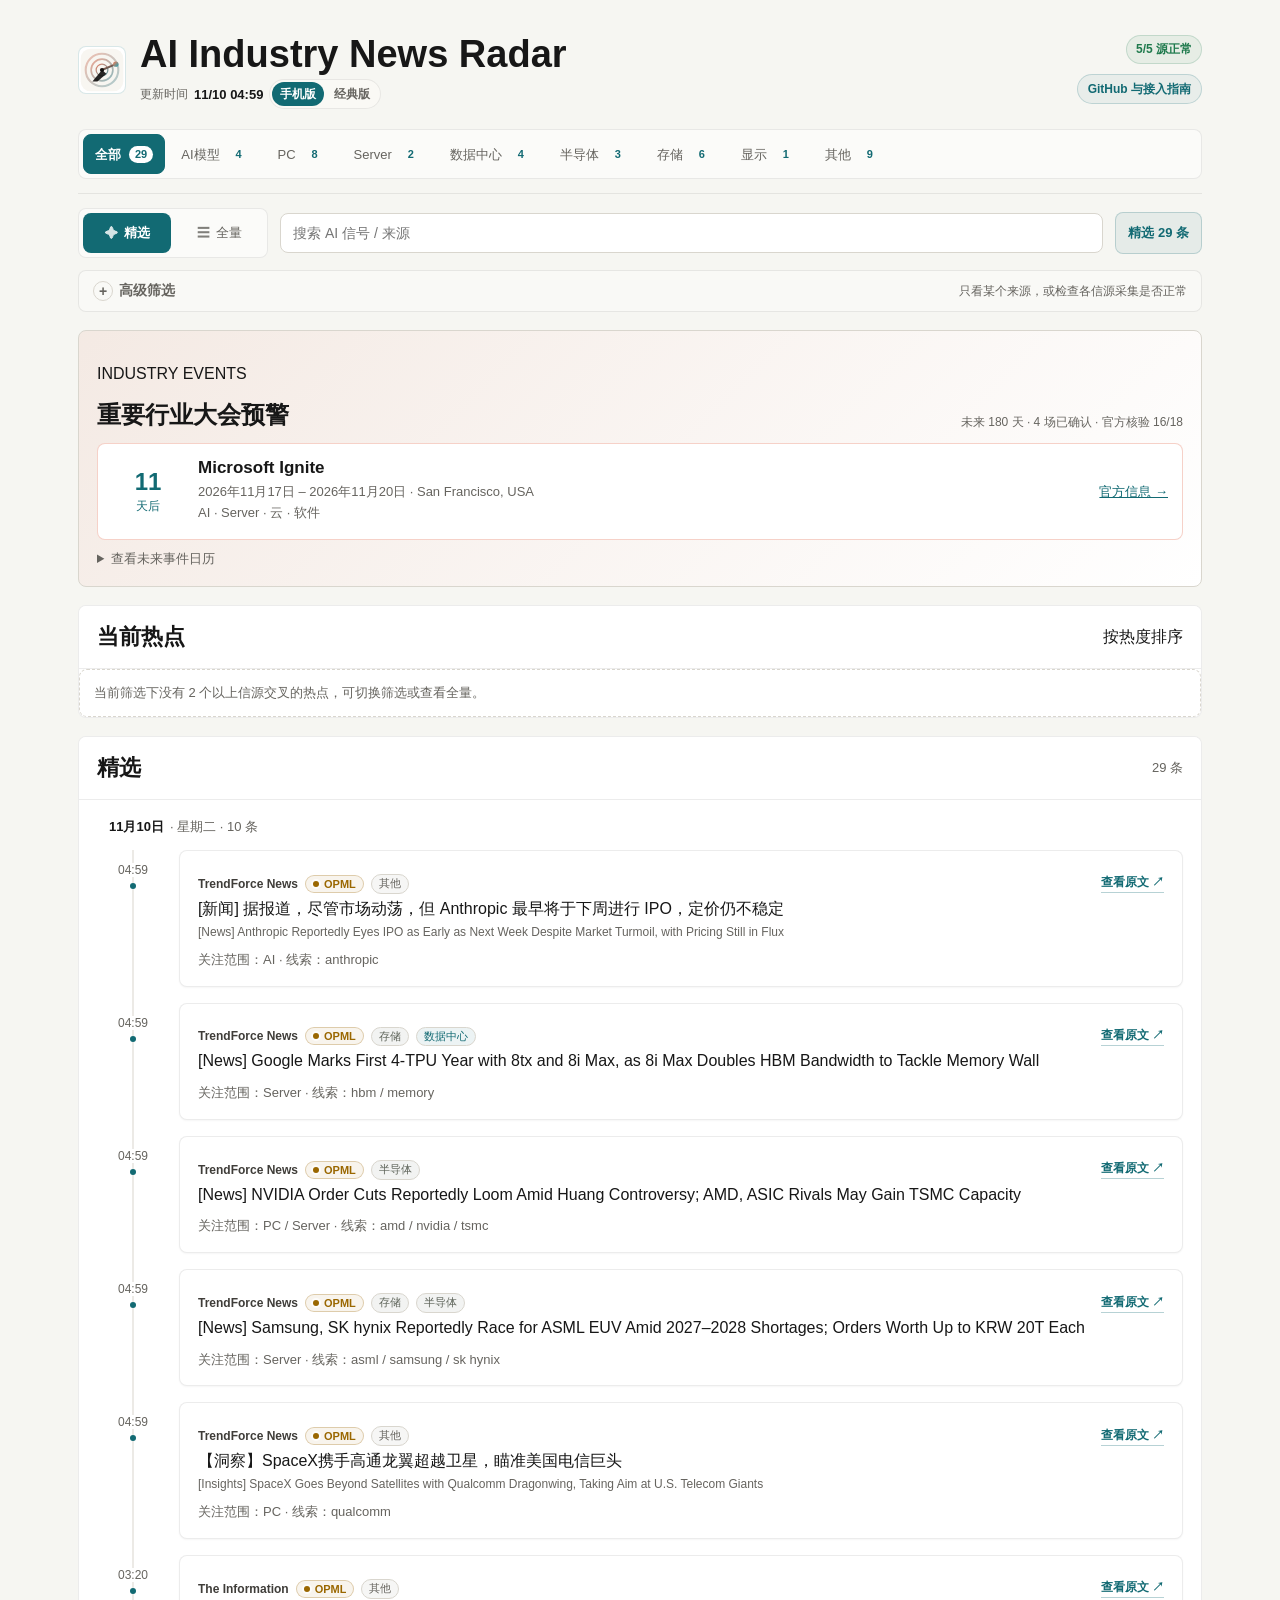
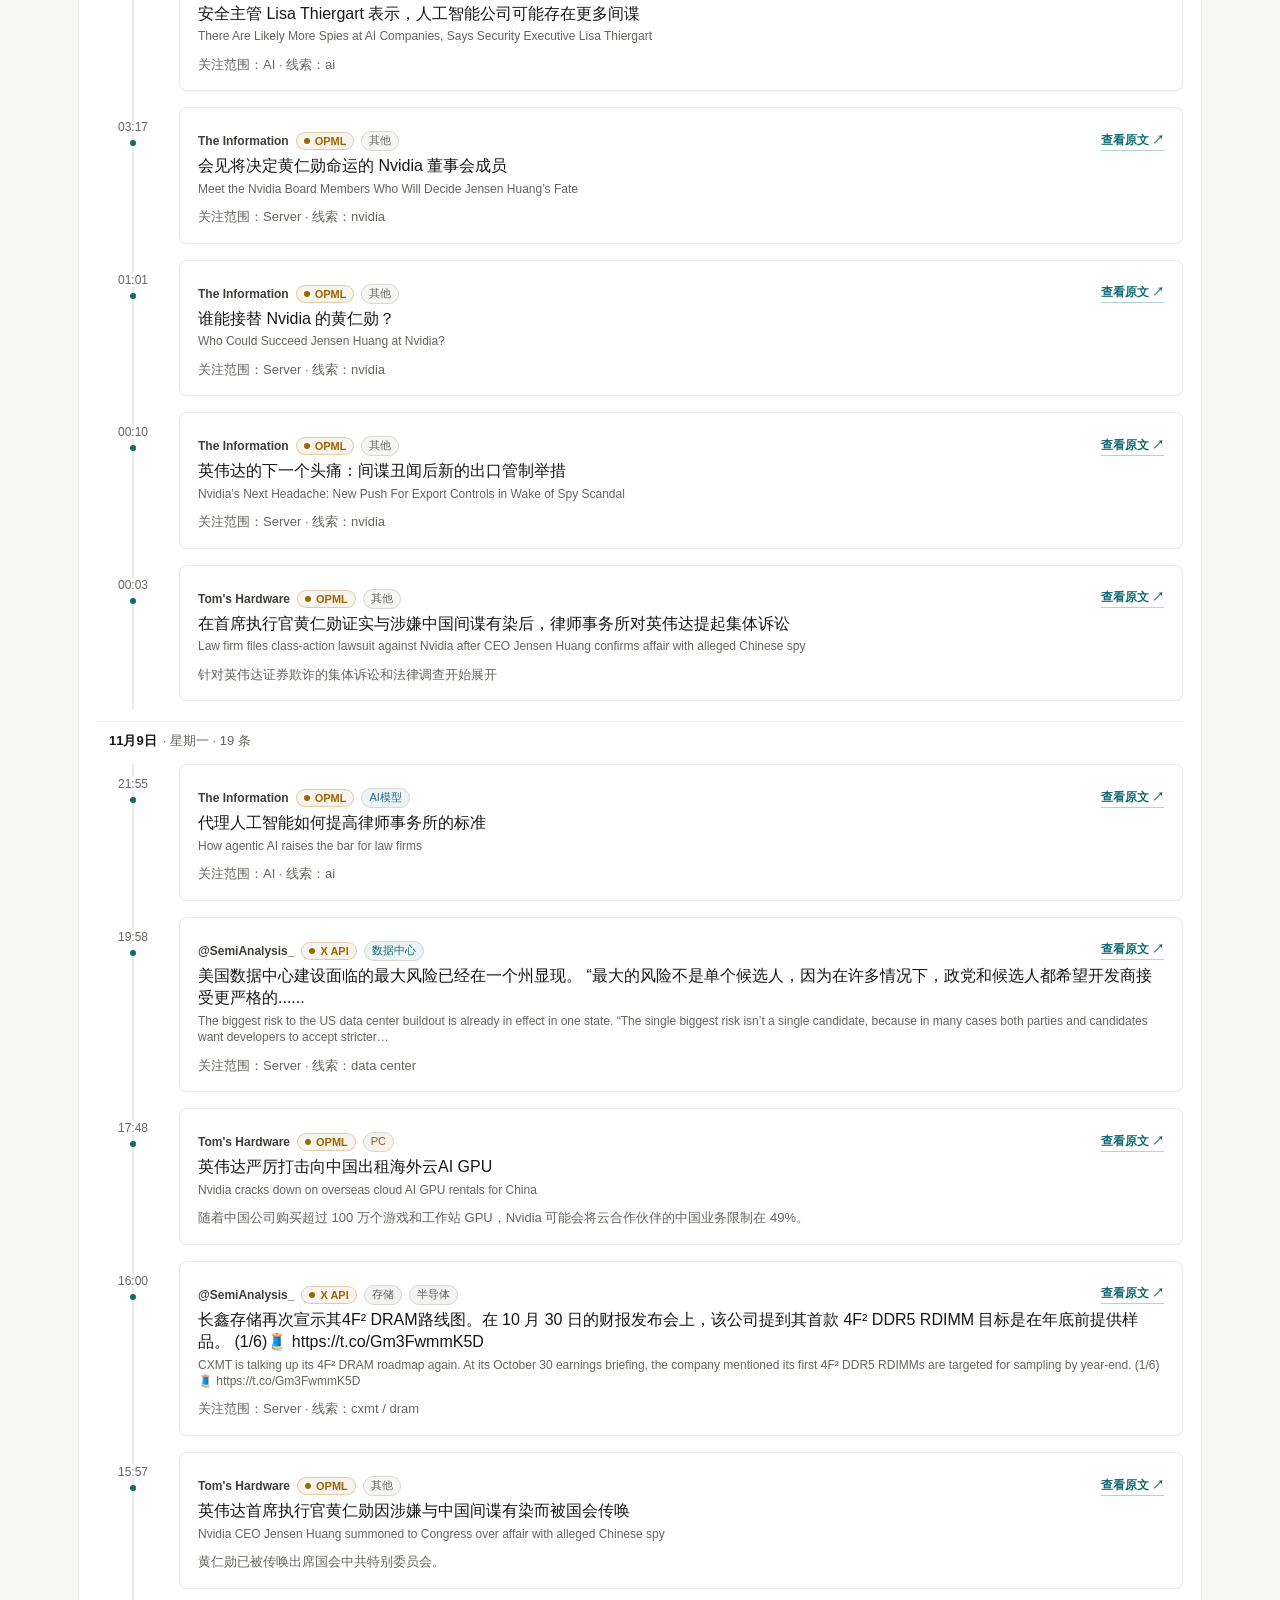
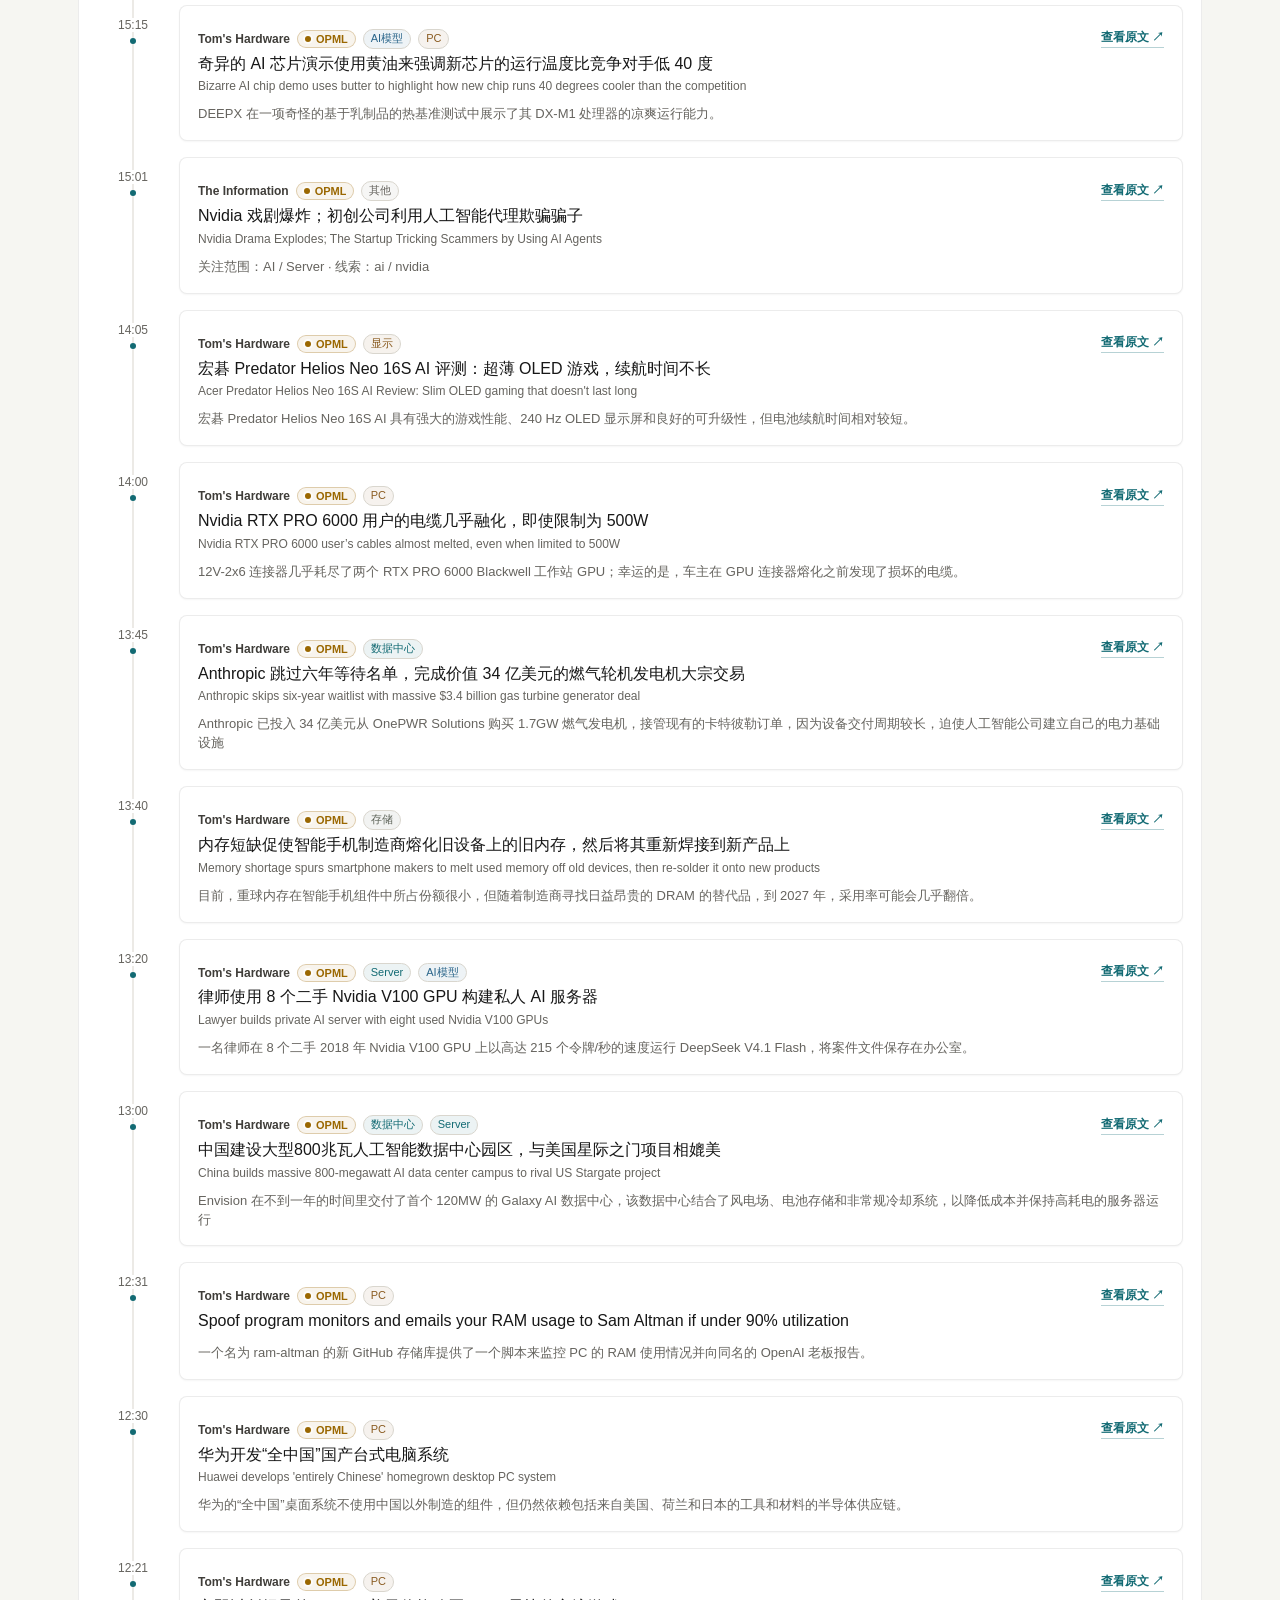
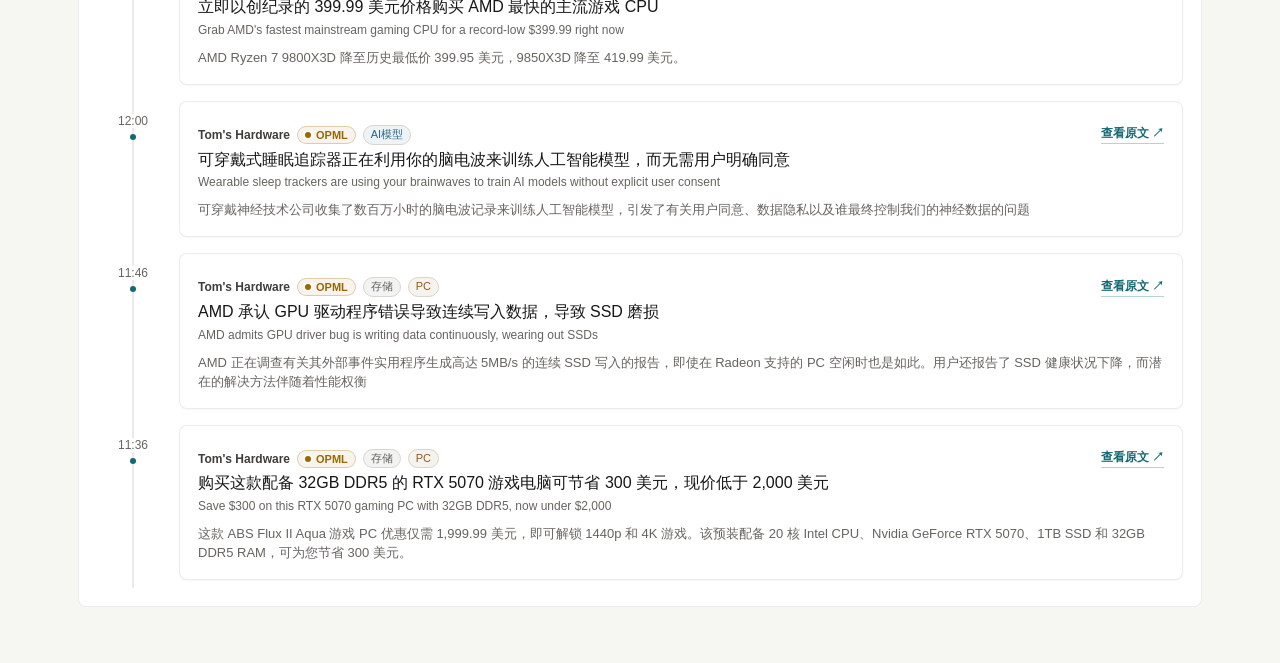
==== index.html @ 3c58622d "Initial independent AI Industry News Radar snapshot" ====
<!doctype html>
<html lang="zh-CN" data-radar-view="mobile">
  <head>
    <meta charset="UTF-8" />
    <meta name="viewport" content="width=device-width, initial-scale=1.0" />
    <title>AI Industry News Radar｜24 小时产业更新雷达</title>
    <meta
      name="description"
      content="自动整理过去 24 小时值得看的 AI、PC、Server 与供应链产业更新。"
    />
    <link rel="canonical" href="https://news.learnprompt.pro/" />
    <meta property="og:title" content="AI Industry News Radar｜24 小时产业更新雷达" />
    <meta
      property="og:description"
      content="自动整理过去 24 小时值得看的 AI、PC、Server 与供应链产业更新。"
    />
    <meta property="og:type" content="website" />
    <meta property="og:url" content="https://news.learnprompt.pro/" />
    <meta property="og:site_name" content="AI Industry News Radar" />
    <meta name="application-name" content="AI Industry News Radar" />
    <meta name="theme-color" content="#f6f6f2" />
    <meta name="mobile-web-app-capable" content="yes" />
    <meta name="apple-mobile-web-app-title" content="AI Industry News Radar" />
    <meta name="apple-mobile-web-app-capable" content="yes" />
    <meta name="apple-mobile-web-app-status-bar-style" content="default" />
    <meta name="twitter:card" content="summary" />
    <meta name="twitter:title" content="AI Industry News Radar｜24 小时产业更新雷达" />
    <meta
      name="twitter:description"
      content="自动整理过去 24 小时值得看的 AI、PC、Server 与供应链产业更新。"
    />
    <link rel="icon" href="./assets/logo.svg" type="image/svg+xml" />
    <link rel="icon" href="./assets/icons/favicon-32.png" sizes="32x32" type="image/png" />
    <link rel="apple-touch-icon" href="./assets/icons/apple-touch-icon.png" sizes="180x180" />
    <link rel="manifest" href="./site.webmanifest" />
    <script src="./assets/view-mode.js?v=dual-view-0713c" data-root="./"></script>
    <link rel="stylesheet" href="./assets/styles.css?v=events-0719a" />
    <link rel="stylesheet" href="./assets/view-switch.css?v=dual-view-0713b" />
  </head>
  <body>
    <a class="skip-link" href="#hotBoardWrap">跳到当前热点</a>
    <main class="shell">
      <header class="hero">
        <div class="hero-main">
          <div class="hero-headline">
            <img class="hero-logo" src="./assets/logo.svg" alt="AI Industry News Radar Logo" />
            <div>
              <h1>AI Industry News Radar</h1>
              <div class="hero-updated hero-view-row">
                <span class="updated-label">更新时间</span>
                <span class="updated" id="updatedAt">加载中...</span>
                <div class="view-switch" role="group" aria-label="视角切换">
                  <span class="view-switch-label">视角</span>
                  <button class="view-switch-btn" type="button" data-radar-view-target="mobile">手机版</button>
                  <button class="view-switch-btn" type="button" data-radar-view-target="classic">经典版</button>
                </div>
              </div>
            </div>
          </div>
        </div>
        <div class="hero-meta">
          <span class="source-status-pill" id="sourceStatusPill">源状态加载中</span>
          <div class="hero-links" aria-label="项目入口">
            <a
              class="hero-link"
              href="https://github.com/shengjiangbanxia/ai-industry-news"
              target="_blank"
              rel="noopener noreferrer"
            >GitHub 与接入指南</a>
          </div>
        </div>

        <section class="section-nav-wrap" aria-label="内容栏目">
          <div class="section-tabs" id="sectionTabs" role="tablist" aria-label="AI 新闻栏目"></div>
          <div class="section-scroll-hint" aria-hidden="true">左右滑动，查看更多栏目 →</div>
        </section>
      </header>

      <section class="primary-controls">
        <div class="mode-switch curation-mode-switch" role="group" aria-label="精选/全量切换">
          <button id="modeSelectedBtn" class="mode-btn active" type="button" aria-pressed="true">
            <span class="mode-btn-icon" aria-hidden="true">&#10022;</span>精选
          </button>
          <button id="modeAllBtn" class="mode-btn" type="button" aria-pressed="false">
            <span class="mode-btn-icon" aria-hidden="true">&#9776;</span>全量
          </button>
        </div>
        <input id="searchInput" type="search" placeholder="搜索 AI 信号 / 来源" aria-label="搜索 AI 信号或来源" />
        <div class="mode-hint" id="modeHint">精选加载中</div>
        <button class="clear-filters-btn" id="clearFiltersBtn" type="button" hidden>清除筛选</button>
      </section>

      <details class="advanced-panel">
          <summary>
            <span>高级筛选</span>
            <span class="advanced-hint">只看某个来源，或检查各信源采集是否正常</span>
          </summary>
          <div class="advanced-content">
            <div class="advanced-controls">
              <label class="field">
                <span>具体来源</span>
                <select id="siteSelect">
                  <option value="">全部站点</option>
                </select>
              </label>
            </div>
            <div class="data-source-indicator" id="dataSourceIndicator" hidden>
              <span id="dataSourceIndicatorText"></span>
              <button type="button" id="dataSourceResetBtn" class="data-source-reset-btn">恢复本地</button>
            </div>
            <div class="source-health" id="sourceHealth">源状态加载中...</div>
            <details class="source-detail-panel">
              <summary>查看源状态详情</summary>
              <div class="source-health-details" id="sourceHealthDetails"></div>
              <section class="source-status-table" id="sourceStatusTable" aria-label="源状态详情"></section>
            </details>
          </div>
      </details>

      <section class="industry-events-wrap" id="industryEventsWrap" aria-label="重要行业大会预警" hidden>
        <div class="industry-events-head">
          <div>
            <p class="section-eyebrow">INDUSTRY EVENTS</p>
            <h2>重要行业大会预警</h2>
          </div>
          <span id="industryEventsMeta">加载中...</span>
        </div>
        <div id="industryEventAlert"></div>
        <details class="industry-events-calendar">
          <summary>查看未来事件日历</summary>
          <div id="industryEventsList"></div>
        </details>
      </section>

      <section class="list-wrap hot-board-wrap" id="hotBoardWrap" aria-label="当前热点">
        <div class="list-head">
          <h2>当前热点</h2>
          <span id="hotBoardMeta">按热度排序</span>
        </div>
        <div id="hotBoardList" class="hot-board-list"></div>
      </section>

      <section class="list-wrap top3-board-wrap" id="top3BoardWrap" aria-label="今日 TOP3 · 三口味锐评" hidden>
        <div class="list-head">
          <h2>今日 TOP3 · 三口味锐评</h2>
          <span id="top3BoardMeta"></span>
        </div>
        <div id="top3BoardList" class="top3-board-list"></div>
      </section>

      <section class="waytoagi-wrap">
        <div class="waytoagi-head">
          <h2>社区更新 · WaytoAGI</h2>
          <div class="waytoagi-tools">
            <div class="waytoagi-switch">
              <button id="waytoagiTodayBtn" class="waytoagi-btn active" type="button" aria-pressed="true">最近更新日</button>
              <button id="waytoagi7dBtn" class="waytoagi-btn" type="button" aria-pressed="false">近7日</button>
            </div>
            <span id="waytoagiUpdatedAt">加载中...</span>
          </div>
        </div>
        <div id="waytoagiMeta" class="waytoagi-meta"></div>
        <div id="waytoagiList" class="waytoagi-list"></div>
      </section>

      <section class="list-wrap" id="newsListWrap">
        <div class="list-head">
          <h2 id="listTitle">精选</h2>
          <div class="list-head-tools">
            <label id="allDedupeWrap" class="all-dedupe" for="allDedupeToggle">
              <input id="allDedupeToggle" type="checkbox" checked />
              <span class="all-dedupe-dot"></span>
              <span id="allDedupeLabel">去重开</span>
            </label>
            <span id="resultCount">0 条</span>
          </div>
        </div>
        <div id="newsList" class="news-list" aria-live="polite"></div>
      </section>

    </main>

    <template id="itemTpl">
      <article class="news-card">
        <div class="news-card-body">
          <div class="meta-row">
            <span class="curated-badge" hidden>精选</span>
            <span class="site"></span>
            <span class="source"></span>
            <strong class="score-badge" hidden></strong>
          </div>
          <a class="title" target="_blank" rel="noopener noreferrer"></a>
          <p class="news-summary"></p>
          <div class="why-box" hidden>
            <span class="why-label">推荐理由：</span>
            <span class="why-text"></span>
          </div>
          <div class="persona-slot"></div>
        </div>
      </article>
    </template>

    <script src="https://cdn.jsdelivr.net/npm/gsap@3.13.0/dist/gsap.min.js" integrity="sha384-HOvlOYPIs/zjoIkWUGXkVmXsjr8GuZLV+Q+rcPwmJOVZVpvTSXQChiN4t9Euv9Vc" crossorigin="anonymous" defer></script>
    <script src="./assets/motion.js?v=aihot-0715b" defer></script>
    <script src="./assets/industry-taxonomy.js?v=industry-taxonomy-0720a" defer></script>
    <script src="./assets/app.js?v=industry-taxonomy-0720a" defer></script>
  </body>
</html>
---- assets/styles.css ----
:root {
  --bg: #f6f6f2;
  --bg-alt: #eeecea;
  --surface: #ffffff;
  --surface-soft: #fbfaf7;
  --surface-alt: #f4f2ef;
  --ink: #171717;
  --ink-soft: #3f3d39;
  --muted: #66645f;
  --muted-soft: #8b8780;
  --line: #d9d6ce;
  --line-soft: rgba(23, 23, 23, 0.08);
  --accent: #126a73;
  --accent-warm: #b55231;
  --good: #1f7a4d;
  --warn: #9a6700;
  --bad: #b42318;
  --radius: 8px;
}

* {
  box-sizing: border-box;
}

html,
body {
  margin: 0;
  min-height: 100%;
  font-family: -apple-system, BlinkMacSystemFont, "Segoe UI", "Noto Sans SC", "Microsoft YaHei", sans-serif;
  color: var(--ink);
  background: var(--bg);
}

.skip-link {
  position: fixed;
  top: 12px;
  left: 12px;
  z-index: 100;
  border-radius: var(--radius);
  padding: 9px 12px;
  color: #f7fbfa;
  background: var(--accent);
  font-size: 13px;
  font-weight: 760;
  text-decoration: none;
  transform: translateY(-160%);
  transition: transform 160ms ease;
}

.skip-link:focus {
  transform: translateY(0);
}

button,
input,
select {
  font: inherit;
}

button {
  cursor: pointer;
}

.shell {
  max-width: 1160px;
  margin: 0 auto;
  padding: 30px 18px 56px;
}

.hero {
  display: grid;
  grid-template-columns: minmax(0, 1fr) auto;
  gap: 18px 28px;
  padding-bottom: 14px;
  border-bottom: 1px solid var(--line-soft);
}

.hero-main {
  min-width: 0;
}

.hero-headline {
  display: flex;
  gap: 14px;
  align-items: center;
}

.hero-headline > div {
  min-width: 0;
}

.hero-logo {
  width: 48px;
  height: 48px;
  border: 1px solid rgba(18, 106, 115, 0.16);
  border-radius: var(--radius);
  background: var(--surface);
}

.hero h1 {
  margin: 4px 0 0;
  font-size: 38px;
  line-height: 1.08;
  overflow-wrap: break-word;
}

.hero-updated {
  display: flex;
  align-items: baseline;
  gap: 6px;
  margin: 4px 0 0;
  font-size: 13px;
  color: var(--muted);
}

.hero-meta {
  align-self: center;
  display: grid;
  gap: 6px;
  min-width: 178px;
  padding: 0;
  border: 0;
  border-radius: var(--radius);
  background: transparent;
  justify-items: end;
  text-align: right;
}

.updated-label {
  color: var(--muted);
  font-size: 12px;
}

.updated {
  color: var(--ink);
  font-size: 13px;
  font-weight: 700;
}

.source-status-pill {
  display: inline-flex;
  width: max-content;
  max-width: 100%;
  align-items: center;
  gap: 6px;
  border: 1px solid rgba(31, 122, 77, 0.18);
  border-radius: 999px;
  padding: 5px 9px;
  color: var(--good);
  background: rgba(31, 122, 77, 0.07);
  font-size: 12px;
  font-weight: 740;
}

.source-status-pill.warn {
  color: var(--warn);
  border-color: rgba(154, 103, 0, 0.22);
  background: rgba(154, 103, 0, 0.08);
}

.source-status-pill.bad {
  color: var(--bad);
  border-color: rgba(180, 35, 24, 0.22);
  background: rgba(180, 35, 24, 0.07);
}

.hero-links {
  display: flex;
  flex-wrap: wrap;
  justify-content: flex-end;
  gap: 6px;
  margin-top: 4px;
}

.hero-link {
  display: inline-flex;
  align-items: center;
  justify-content: center;
  min-height: 30px;
  border: 1px solid rgba(18, 106, 115, 0.2);
  border-radius: 999px;
  padding: 5px 10px;
  color: var(--accent);
  background: rgba(18, 106, 115, 0.06);
  font-size: 12px;
  font-weight: 740;
  line-height: 1;
  text-decoration: none;
  white-space: nowrap;
}

.hero-link:hover {
  border-color: rgba(18, 106, 115, 0.36);
  background: rgba(18, 106, 115, 0.1);
}

.section-nav-wrap {
  grid-column: 1 / -1;
  display: grid;
  gap: 10px;
  padding-top: 2px;
}

.section-tabs {
  display: flex;
  gap: 4px;
  align-items: center;
  overflow-x: auto;
  scrollbar-width: none;
  -webkit-overflow-scrolling: touch;
  border: 1px solid var(--line-soft);
  border-radius: var(--radius);
  padding: 4px;
  background: rgba(255, 255, 255, 0.52);
}

.section-tabs::-webkit-scrollbar {
  display: none;
}

.section-scroll-hint {
  display: none;
}

.section-tab {
  flex: 0 0 auto;
  min-height: 40px;
  display: inline-flex;
  align-items: center;
  gap: 8px;
  border: 1px solid transparent;
  border-radius: var(--radius);
  padding: 0 11px;
  color: var(--muted);
  background: transparent;
  font-size: 13px;
}

.section-tab span,
.section-tab strong {
  line-height: 1;
  white-space: nowrap;
}

.section-tab strong {
  min-width: 22px;
  border-radius: 999px;
  padding: 3px 6px;
  color: var(--accent);
  background: transparent;
  font-size: 11px;
  text-align: center;
}

.section-tab.active {
  color: #fff;
  border-color: var(--accent);
  background: var(--accent);
  font-weight: 780;
}

.section-tab.active strong {
  color: var(--accent);
  background: #fff;
}

.primary-controls {
  margin-top: 14px;
  display: grid;
  grid-template-columns: auto minmax(0, 1fr) auto auto;
  gap: 12px;
  align-items: center;
}

/* 清除筛选按钮 hidden 时，隐藏项仍会占用第4列的 gap track，
   导致本行右边缘比 .section-tabs 短一个 gap 宽度——收窄为 3 列补齐右边缘。
   只在桌面生效：760px 以下 .primary-controls 是另一套 2 列/整行布局，不受此问题影响。 */
@media (min-width: 761px) {
  .primary-controls:has(> .clear-filters-btn[hidden]) {
    grid-template-columns: auto minmax(0, 1fr) auto;
  }
}

input,
select {
  width: 100%;
  border: 1px solid var(--line);
  background: var(--surface);
  color: var(--ink);
  border-radius: var(--radius);
  padding: 11px 12px;
  font-size: 14px;
}

input:focus,
select:focus,
button:focus-visible,
summary:focus-visible {
  outline: 2px solid rgba(18, 106, 115, 0.35);
  outline-offset: 2px;
}

.mode-hint {
  min-height: 42px;
  display: grid;
  place-items: center;
  border: 1px solid rgba(18, 106, 115, 0.22);
  border-radius: var(--radius);
  padding: 0 12px;
  color: var(--accent);
  background: rgba(18, 106, 115, 0.07);
  font-size: 13px;
  font-weight: 720;
  white-space: nowrap;
}

.clear-filters-btn,
.empty-reset-btn {
  min-height: 42px;
  border: 1px solid rgba(181, 82, 49, 0.28);
  border-radius: var(--radius);
  padding: 0 13px;
  color: var(--accent-warm);
  background: rgba(181, 82, 49, 0.06);
  font-size: 13px;
  font-weight: 720;
  white-space: nowrap;
}

.clear-filters-btn:hover,
.empty-reset-btn:hover {
  border-color: rgba(181, 82, 49, 0.46);
  background: rgba(181, 82, 49, 0.1);
}

.advanced-panel {
  margin-top: 12px;
  border: 1px solid rgba(23, 23, 23, 0.08);
  border-radius: var(--radius);
  background: rgba(251, 250, 247, 0.66);
}

.advanced-panel > summary {
  position: relative;
  display: flex;
  justify-content: space-between;
  gap: 12px;
  align-items: center;
  padding: 11px 14px 11px 40px;
  color: var(--ink);
  font-size: 14px;
  font-weight: 700;
  list-style: none;
  cursor: pointer;
}

.advanced-panel:not([open]) > summary {
  color: var(--muted);
  font-weight: 650;
}

.advanced-panel > summary::-webkit-details-marker {
  display: none;
}

.advanced-panel > summary::before {
  content: "+";
  width: 18px;
  height: 18px;
  position: absolute;
  left: 14px;
  top: 50%;
  transform: translateY(-50%);
  display: grid;
  place-items: center;
  border: 1px solid var(--line);
  border-radius: 50%;
  color: var(--muted);
  font-weight: 700;
}

.advanced-panel > summary > span:first-child {
  min-width: 0;
}

.advanced-panel[open] > summary::before {
  content: "-";
}

.advanced-hint {
  color: var(--muted);
  font-size: 12px;
  font-weight: 400;
  white-space: nowrap;
}

.advanced-content {
  display: grid;
  gap: 14px;
  padding: 0 14px 14px;
  border-top: 1px solid var(--line-soft);
}

.advanced-controls {
  display: grid;
  grid-template-columns: minmax(0, 320px);
  gap: 10px;
  align-items: end;
  padding-top: 14px;
}

.field {
  display: grid;
  gap: 6px;
  color: var(--muted);
  font-size: 12px;
}

.mode-switch {
  display: inline-flex;
  gap: 4px;
  align-items: center;
  border: 1px solid var(--line-soft);
  border-radius: var(--radius);
  padding: 4px;
  background: rgba(255, 255, 255, 0.52);
}

.mode-btn {
  min-height: 40px;
  border: 0;
  border-radius: var(--radius);
  background: transparent;
  color: var(--muted);
  padding: 0 14px;
  font-size: 13px;
}

.mode-btn.active {
  background: var(--accent);
  color: #fff;
  font-weight: 780;
}

.all-dedupe {
  display: none;
  min-height: 40px;
  align-items: center;
  gap: 8px;
  border: 1px solid var(--line);
  border-radius: var(--radius);
  padding: 0 12px;
  font-size: 13px;
  color: var(--muted);
  background: var(--surface-soft);
  cursor: pointer;
  user-select: none;
}

.all-dedupe.show {
  display: inline-flex;
}

.all-dedupe input {
  position: absolute;
  opacity: 0;
  width: 0;
  height: 0;
}

.all-dedupe-dot {
  width: 12px;
  height: 12px;
  border-radius: 50%;
  border: 1px solid rgba(23, 23, 23, 0.25);
  background: rgba(23, 23, 23, 0.16);
}

.all-dedupe input:checked + .all-dedupe-dot {
  border-color: rgba(18, 106, 115, 0.65);
  background: var(--accent);
}

.source-health {
  display: grid;
  gap: 10px;
}

.source-health-summary {
  display: flex;
  min-width: 0;
  align-items: center;
  justify-content: space-between;
  gap: 12px;
  border: 1px solid rgba(31, 122, 77, 0.16);
  border-radius: var(--radius);
  padding: 11px 12px;
  color: var(--muted);
  background: rgba(31, 122, 77, 0.05);
  font-size: 13px;
  line-height: 1.4;
}

.source-health-summary strong {
  color: var(--good);
  font-size: 15px;
}

.source-health-summary.warn {
  border-color: rgba(154, 103, 0, 0.2);
  background: rgba(154, 103, 0, 0.07);
}

.source-health-summary.warn strong {
  color: var(--warn);
}

.source-health-summary.bad {
  border-color: rgba(180, 35, 24, 0.22);
  background: rgba(180, 35, 24, 0.06);
}

.source-health-summary.bad strong {
  color: var(--bad);
}

.source-health-fail-bad {
  color: var(--bad);
  font-weight: 700;
}

.source-detail-panel {
  border: 1px solid var(--line-soft);
  border-radius: var(--radius);
  background: rgba(255, 255, 255, 0.48);
  overflow: hidden;
}

.source-detail-panel > summary {
  display: flex;
  align-items: center;
  justify-content: space-between;
  gap: 10px;
  padding: 10px 12px;
  color: var(--accent);
  font-size: 13px;
  font-weight: 760;
  cursor: pointer;
  list-style: none;
}

.source-detail-panel > summary::-webkit-details-marker {
  display: none;
}

.source-detail-panel > summary::after {
  content: "+";
  color: var(--muted);
  font-weight: 800;
}

.source-detail-panel[open] > summary::after {
  content: "-";
}

.source-health-details {
  display: grid;
  gap: 10px;
  padding: 0 12px 12px;
}

.source-health-hint {
  color: var(--muted);
  font-size: 12px;
  line-height: 1.4;
}

.source-health-authors-toggle {
  align-self: start;
  border: 1px solid var(--line);
  border-radius: var(--radius);
  padding: 6px 10px;
  color: var(--accent);
  background: var(--surface-soft);
  font: inherit;
  font-size: 12px;
  cursor: pointer;
}

.source-health-authors-toggle:hover,
.source-health-authors-toggle:focus-visible {
  border-color: var(--accent);
  outline: none;
}

.health-author-list {
  border: 1px solid var(--line);
  border-radius: var(--radius);
  padding: 10px 12px;
  background: var(--surface-soft);
}

.health-author-list-title {
  font-size: 13px;
  font-weight: 700;
}

.health-author-list-meta {
  margin-top: 3px;
  color: var(--muted);
  font-size: 12px;
}

.health-author-list-items {
  display: flex;
  max-height: 220px;
  margin-top: 9px;
  gap: 6px;
  overflow: auto;
  flex-wrap: wrap;
  align-content: flex-start;
}

.health-author-list-items button {
  border: 1px solid var(--line);
  border-radius: 999px;
  padding: 3px 7px;
  color: var(--ink-soft);
  background: var(--surface);
  font: inherit;
  font-size: 12px;
  line-height: 1.25;
  cursor: pointer;
}

.health-author-list-items button:hover,
.health-author-list-items button:focus-visible {
  border-color: var(--accent);
  color: var(--accent);
  outline: none;
}

.source-status-table {
  padding: 0 12px 12px;
}

.source-table {
  display: grid;
  border: 1px solid var(--line-soft);
  border-radius: var(--radius);
  overflow: hidden;
  background: var(--surface);
}

.source-table-row {
  display: grid;
  grid-template-columns: minmax(160px, 1.4fr) minmax(96px, 0.8fr) minmax(64px, 0.5fr) minmax(56px, 0.4fr);
  gap: 10px;
  align-items: center;
  border-top: 1px solid var(--line-soft);
  padding: 9px 10px;
  color: var(--muted);
  font-size: 12px;
}

.source-table-row:first-child {
  border-top: 0;
}

.source-table-head {
  color: var(--ink-soft);
  background: rgba(246, 246, 242, 0.74);
  font-weight: 780;
}

.source-table-row span {
  min-width: 0;
  overflow: hidden;
  text-overflow: ellipsis;
  white-space: nowrap;
}

.source-table-row .ok {
  color: var(--good);
  font-weight: 760;
}

.source-table-row .bad {
  color: var(--bad);
  font-weight: 760;
}

.source-table-foot {
  display: block;
  color: var(--ink-soft);
  background: rgba(246, 246, 242, 0.74);
  font-weight: 780;
  text-align: right;
}

.list-wrap,
.waytoagi-wrap {
  margin-top: 18px;
  border: 1px solid var(--line-soft);
  border-radius: var(--radius);
  background: var(--surface);
  overflow: hidden;
}

.list-wrap {
  background: var(--surface);
}

/* 双色交替：WaytoAGI 版块用深一档的底色，与伯乐精选 / AI信号流形成节奏感 */
.waytoagi-wrap {
  background: var(--bg-alt);
  border-color: rgba(23, 23, 23, 0.12);
}

.list-head,
.waytoagi-head {
  padding: 16px 18px;
  display: flex;
  flex-wrap: nowrap;
  justify-content: space-between;
  align-items: center;
  gap: 12px;
  border-bottom: 1px solid var(--line-soft);
  background: var(--surface);
}

/* WaytoAGI header 用对应的深档底色 */
.waytoagi-head {
  background: var(--surface-alt);
  border-bottom-color: rgba(23, 23, 23, 0.1);
}

.list-head h2,
.waytoagi-head h2 {
  margin: 0;
  font-size: 22px;
}

#resultCount,
#waytoagiUpdatedAt {
  color: var(--muted);
  font-size: 13px;
  white-space: nowrap;
}

.list-head-tools {
  display: flex;
  align-items: center;
  justify-content: flex-end;
  gap: 10px;
  min-width: 0;
  flex-wrap: wrap;
}

.bole-more-btn,
.list-more-btn {
  display: block;
  width: calc(100% - 32px);
  margin: 0 16px 16px;
  border: 1px solid var(--line);
  border-radius: var(--radius);
  background: var(--surface);
  color: var(--accent);
  cursor: pointer;
  font-size: 13px;
  font-weight: 760;
  min-height: 38px;
}

.bole-more-btn:hover,
.list-more-btn:hover {
  border-color: rgba(18, 106, 115, 0.38);
  background: rgba(18, 106, 115, 0.06);
}

.list-more-btn {
  margin-top: 12px;
}

.bole-empty {
  grid-column: 1 / -1;
  border: 1px dashed var(--line);
  border-radius: var(--radius);
  padding: 14px;
  color: var(--muted);
  font-size: 13px;
}

.intel-card-meta {
  display: flex;
  flex-wrap: wrap;
  gap: 7px;
  align-items: center;
  color: var(--muted);
  font-size: 12px;
}

.intel-score {
  color: var(--accent);
}

.top-story-title,
.intel-title {
  color: var(--ink);
  font-weight: 790;
  line-height: 1.38;
  letter-spacing: 0;
  overflow-wrap: anywhere;
}

.original-action,
.original-link {
  color: var(--accent);
  font-size: 12px;
  font-weight: 760;
  text-decoration: none;
}

.original-action {
  justify-self: start;
  border-bottom: 1px solid rgba(18, 106, 115, 0.3);
  padding-bottom: 1px;
}

.original-link {
  margin-left: auto;
}

.original-link:hover {
  text-decoration: underline;
}

.intel-reason {
  margin: 0;
  color: var(--muted);
  font-size: 13px;
  line-height: 1.48;
  overflow-wrap: anywhere;
}

.intel-tags,
.intel-card-sources,
.intel-sources {
  display: flex;
  flex-wrap: wrap;
  gap: 6px;
  align-items: center;
}

.signal-tag,
.intel-tags > span,
.intel-card-sources > span,
.intel-card-sources > strong,
.intel-sources {
  border: 1px solid var(--line);
  border-radius: 999px;
  padding: 3px 7px;
  color: var(--muted);
  background: rgba(255, 255, 255, 0.72);
  font-size: 11px;
  line-height: 1.25;
}

.intel-tags > span {
  color: var(--accent);
  border-color: rgba(18, 106, 115, 0.22);
  background: rgba(18, 106, 115, 0.07);
  font-weight: 720;
}

.signal-tag.tone-official,
.ai-tag.tone-official {
  color: var(--good);
  border-color: rgba(31, 122, 77, 0.32);
  background: rgba(31, 122, 77, 0.08);
}

.signal-tag.tone-hot,
.ai-tag.tone-hot,
.signal-tag.tone-community,
.ai-tag.tone-community {
  color: var(--accent-warm);
  border-color: rgba(181, 82, 49, 0.32);
  background: rgba(181, 82, 49, 0.08);
}

.signal-tag.tone-models,
.ai-tag.tone-models {
  color: #2a658a;
  border-color: rgba(42, 101, 138, 0.3);
  background: rgba(42, 101, 138, 0.08);
}

.signal-tag.tone-devtools,
.ai-tag.tone-devtools {
  color: var(--accent);
  border-color: rgba(18, 106, 115, 0.28);
  background: rgba(18, 106, 115, 0.08);
}

.signal-tag.tone-aggregate,
.ai-tag.tone-aggregate {
  color: #5f6b75;
  border-color: rgba(95, 107, 117, 0.28);
  background: rgba(95, 107, 117, 0.08);
}

.signal-tag.tone-research,
.ai-tag.tone-research {
  color: #6b568f;
  border-color: rgba(107, 86, 143, 0.3);
  background: rgba(107, 86, 143, 0.08);
}

.signal-tag.tone-products,
.ai-tag.tone-products {
  color: #8a5b20;
  border-color: rgba(138, 91, 32, 0.3);
  background: rgba(138, 91, 32, 0.08);
}

.signal-tag.tone-creator,
.ai-tag.tone-creator {
  color: #874860;
  border-color: rgba(135, 72, 96, 0.3);
  background: rgba(135, 72, 96, 0.08);
}

.signal-tag.tone-industry,
.ai-tag.tone-industry {
  color: #5c6258;
  border-color: rgba(92, 98, 88, 0.3);
  background: rgba(92, 98, 88, 0.08);
}

.signal-tag.tone-strong,
.ai-tag.tone-strong {
  color: var(--good);
  border-color: rgba(31, 122, 77, 0.28);
  background: rgba(31, 122, 77, 0.08);
}

.signal-tag.tone-default,
.ai-tag.tone-default {
  color: var(--muted);
  border-color: rgba(102, 100, 95, 0.26);
  background: rgba(102, 100, 95, 0.06);
}

.source-chip {
  display: inline-flex;
  min-width: 0;
  align-items: center;
  gap: 5px;
}

.source-dot {
  width: 6px;
  height: 6px;
  flex: 0 0 auto;
  border-radius: 50%;
  background: currentColor;
  box-shadow: 0 0 0 2px rgba(255, 255, 255, 0.72);
}

.source-chip-label {
  min-width: 0;
  overflow: hidden;
  text-overflow: ellipsis;
  white-space: nowrap;
}

.kind-official {
  color: var(--good);
  border-color: rgba(31, 122, 77, 0.28);
  background: rgba(31, 122, 77, 0.08);
}

.kind-hot {
  color: var(--accent-warm);
  border-color: rgba(181, 82, 49, 0.3);
  background: rgba(181, 82, 49, 0.08);
}

.kind-aihub {
  color: var(--accent);
  border-color: rgba(18, 106, 115, 0.26);
  background: rgba(18, 106, 115, 0.07);
}

.kind-builders,
.kind-newsletter {
  color: var(--warn);
  border-color: rgba(154, 103, 0, 0.28);
  background: rgba(154, 103, 0, 0.07);
}

.kind-creator {
  color: #874860;
  border-color: rgba(135, 72, 96, 0.28);
  background: rgba(135, 72, 96, 0.07);
}

.kind-aggregate,
.kind-blogs,
.kind-default {
  color: var(--muted);
  border-color: rgba(102, 100, 95, 0.26);
  background: rgba(102, 100, 95, 0.06);
}

.source-chip.kind-official {
  color: var(--good);
  border-color: rgba(31, 122, 77, 0.28);
  background: rgba(31, 122, 77, 0.08);
}

.source-chip.kind-hot {
  color: var(--accent-warm);
  border-color: rgba(181, 82, 49, 0.3);
  background: rgba(181, 82, 49, 0.08);
}

.source-chip.kind-aihub {
  color: var(--accent);
  border-color: rgba(18, 106, 115, 0.26);
  background: rgba(18, 106, 115, 0.07);
}

.source-chip.kind-builders,
.source-chip.kind-newsletter {
  color: var(--warn);
  border-color: rgba(154, 103, 0, 0.28);
  background: rgba(154, 103, 0, 0.07);
}

.source-chip.kind-creator {
  color: #874860;
  border-color: rgba(135, 72, 96, 0.28);
  background: rgba(135, 72, 96, 0.07);
}

.source-chip.kind-aggregate,
.source-chip.kind-blogs,
.source-chip.kind-default {
  color: var(--muted);
  border-color: rgba(102, 100, 95, 0.26);
  background: rgba(102, 100, 95, 0.06);
}

.intel-sources {
  justify-self: start;
  border-radius: var(--radius);
  line-height: 1.35;
}

.news-list {
  padding: 8px 18px 18px;
  gap: 8px;
}

.intel-card {
  min-width: 0;
  display: grid;
  gap: 8px;
  border: 1px solid var(--line);
  border-radius: var(--radius);
  padding: 13px 14px;
  background: var(--surface);
  transition: transform 0.18s ease, box-shadow 0.18s ease, border-color 0.18s ease;
}

.intel-card:hover {
  border-color: rgba(18, 106, 115, 0.32);
  background: #fff;
}

.intel-card-rank {
  color: var(--accent);
  font-weight: 800;
}

.intel-title {
  display: block;
  font-size: 16px;
  text-decoration: none;
}

.intel-title:hover {
  color: var(--accent);
}

.intel-score.hot {
  color: var(--accent-warm);
}

.intel-score.strong {
  color: var(--good);
}

.intel-card-sources {
  min-width: 0;
}

.intel-card-sources > span,
.intel-card-sources > strong {
  max-width: 260px;
  overflow: hidden;
  text-overflow: ellipsis;
  white-space: nowrap;
}

.news-list,
.site-group-list,
.source-group-list {
  display: grid;
}

.list-loading {
  padding: 18px 16px;
  color: var(--muted);
  font-size: 13px;
  background: var(--surface-soft);
}

.list-more-btn:focus-visible {
  outline: 2px solid var(--accent);
  outline-offset: -2px;
}

.news-card {
  min-width: 0;
}

.meta-row {
  display: flex;
  flex-wrap: wrap;
  gap: 7px;
  align-items: center;
  margin-top: 7px;
  color: var(--muted);
  font-size: 12px;
}

.site {
  font-weight: 700;
  color: #3f3d39;
}

.category,
.source,
.ai-tag,
.multi-chip,
.meta-row .signal-tag {
  padding: 2px 7px;
  border: 1px solid var(--line);
  border-radius: 999px;
  font-size: 11px;
}

.category {
  color: var(--ink);
  background: var(--surface-soft);
}

.category.kind-official {
  border-color: rgba(31, 122, 77, 0.34);
  color: var(--good);
}

.category.kind-newsletter {
  border-color: rgba(154, 103, 0, 0.34);
  color: var(--warn);
}

.category.kind-builders {
  border-color: rgba(181, 82, 49, 0.36);
  color: var(--accent-warm);
}

.category.kind-creator {
  border-color: rgba(135, 72, 96, 0.32);
  color: #874860;
}

.category.kind-aihub {
  border-color: rgba(18, 106, 115, 0.28);
  color: var(--accent);
}

.category.kind-aggregate,
.category.kind-blogs {
  color: var(--muted);
}

.ai-tag {
  border-color: rgba(18, 106, 115, 0.22);
  background: rgba(18, 106, 115, 0.07);
  color: var(--accent);
  font-weight: 650;
}

.source.source-chip {
  max-width: 220px;
  font-weight: 650;
}

.ai-tag.hot {
  border-color: rgba(181, 82, 49, 0.3);
  background: rgba(181, 82, 49, 0.08);
  color: var(--accent-warm);
}

.ai-tag.strong {
  border-color: rgba(31, 122, 77, 0.28);
  background: rgba(31, 122, 77, 0.08);
  color: var(--good);
}

.ai-tag.watch {
  color: var(--muted);
  background: var(--surface-soft);
}

.multi-chip {
  color: var(--ink);
  background: var(--surface-soft);
  font-weight: 650;
  cursor: pointer;
  font-family: inherit;
  line-height: 1.4;
}

.multi-chip:hover {
  border-color: var(--accent);
  color: var(--accent);
}

.multi-chip[aria-expanded="true"] {
  border-color: var(--accent);
  color: var(--accent);
  background: rgba(18, 106, 115, 0.06);
}

.title {
  min-width: 0;
  margin-top: 0;
  display: inline-flex;
  flex-direction: column;
  gap: 3px;
  color: var(--ink);
  text-decoration: none;
  font-size: 16px;
  line-height: 1.42;
  overflow-wrap: anywhere;
}

.news-summary {
  margin: 7px 0 0;
  color: var(--muted);
  font-size: 13px;
  line-height: 1.45;
}

.title-sub {
  color: var(--muted);
  font-size: 12px;
  line-height: 1.35;
  font-weight: 400;
}

.title:hover {
  color: var(--accent);
}

.empty {
  padding: 24px 16px;
  color: var(--muted);
  text-align: center;
}

.empty h3 {
  margin: 0;
  color: var(--ink);
  font-size: 17px;
}

.empty p {
  margin: 7px 0 14px;
}

.empty-reset-btn {
  min-height: 38px;
}

.waytoagi-tools {
  display: inline-flex;
  align-items: center;
  gap: 10px;
}

.waytoagi-switch {
  display: inline-flex;
  border: 1px solid var(--line);
  border-radius: var(--radius);
  overflow: hidden;
  background: var(--surface);
}

.waytoagi-btn {
  min-height: 32px;
  border: 0;
  border-left: 1px solid var(--line);
  background: transparent;
  color: var(--muted);
  padding: 0 10px;
  font-size: 12px;
}

.waytoagi-btn:first-child {
  border-left: 0;
}

.waytoagi-btn.active {
  background: var(--accent);
  color: #fff;
  font-weight: 700;
}

.waytoagi-meta {
  padding: 12px 16px 0;
  display: flex;
  flex-wrap: wrap;
  gap: 8px;
  font-size: 12px;
  color: var(--muted);
}

.waytoagi-meta a {
  color: var(--accent);
  text-decoration: none;
}

.waytoagi-list {
  padding: 12px 16px 16px;
  display: grid;
  gap: 8px;
}

.waytoagi-item {
  min-width: 0;
  display: grid;
  grid-template-columns: 76px minmax(0, 1fr);
  gap: 8px;
  text-decoration: none;
  border: 1px solid rgba(23, 23, 23, 0.08);
  border-radius: var(--radius);
  padding: 8px 10px;
  color: var(--ink);
  background: var(--surface);   /* alt 版块里卡片用纯白，形成内部层次 */
}

.waytoagi-item .d {
  color: var(--muted);
  font-size: 12px;
}

.waytoagi-item .t {
  min-width: 0;
  font-size: 13px;
  line-height: 1.35;
  overflow-wrap: anywhere;
}

.waytoagi-empty,
.waytoagi-error {
  border-radius: var(--radius);
  padding: 9px 10px;
  font-size: 13px;
}

.waytoagi-empty {
  border: 1px dashed var(--line);
  color: var(--muted);
}

.waytoagi-error {
  border: 1px solid rgba(180, 35, 24, 0.28);
  background: rgba(180, 35, 24, 0.08);
  color: var(--bad);
}

@media (max-width: 760px) {
  .shell {
    padding: 18px 12px 36px;
  }

  .hero,
  .advanced-controls,
  .waytoagi-head {
    grid-template-columns: 1fr;
  }

  .hero {
    gap: 10px;
    padding-bottom: 12px;
  }

  .advanced-panel > summary {
    min-height: 46px;
    align-items: center;
    flex-direction: row;
    padding-block: 9px;
  }

  .advanced-hint {
    max-width: 65%;
    overflow: hidden;
    text-overflow: ellipsis;
    white-space: nowrap;
  }

  .hero h1 {
    font-size: 30px;
  }

  .hero-logo {
    width: 48px;
    height: 48px;
  }

  .hero-meta {
    display: flex;
    flex-wrap: wrap;
    justify-content: flex-start;
    align-items: center;
    gap: 8px;
    min-width: 0;
    text-align: left;
  }

  .hero-links {
    width: auto;
    justify-content: flex-start;
  }

  .updated-label {
    display: none;
  }

  .updated {
    display: inline-flex;
    align-items: center;
    min-height: 30px;
    border: 1px solid var(--line-soft);
    border-radius: 999px;
    padding: 5px 10px;
    background: rgba(255, 255, 255, 0.62);
    font-size: 12px;
  }

  .updated::before {
    content: "更新";
    margin-right: 5px;
    color: var(--muted);
    font-weight: 650;
  }

  .source-status-pill {
    min-height: 30px;
    padding: 5px 10px;
    font-size: 12px;
  }

  .section-nav-wrap {
    position: sticky;
    z-index: 8;
    top: 0;
    margin-right: -12px;
    margin-left: -12px;
    padding: 7px 12px;
    border-top: 1px solid rgba(23, 23, 23, 0.06);
    border-bottom: 1px solid rgba(23, 23, 23, 0.08);
    background: rgba(246, 246, 242, 0.96);
    backdrop-filter: blur(10px);
  }

  .section-tabs {
    padding-bottom: 1px;
  }

  .section-scroll-hint {
    display: block;
    margin-top: -5px;
    color: var(--accent);
    font-size: 11px;
    font-weight: 680;
    text-align: right;
  }

  .section-tab {
    min-height: 38px;
    padding: 0 10px;
  }

  .mode-hint,
  .advanced-hint,
  #resultCount,
  #waytoagiUpdatedAt {
    white-space: normal;
  }

  .primary-controls {
    grid-template-columns: minmax(0, 1fr) auto;
    gap: 8px;
  }

  .primary-controls .mode-switch {
    grid-column: 1 / -1;
  }

  .clear-filters-btn {
    grid-column: 1 / -1;
    min-height: 38px;
  }

  .mode-hint {
    min-height: 42px;
    max-width: 112px;
    padding-inline: 10px;
    white-space: nowrap;
  }

  .waytoagi-head {
    align-items: flex-start;
    flex-direction: column;
  }

  .list-head {
    align-items: flex-start;
    flex-direction: column;
  }

  .list-head-tools {
    width: 100%;
    justify-content: space-between;
  }

  .news-list {
    padding: 10px 12px 12px;
  }

  .source-status-table {
    overflow-x: auto;
  }

  .source-table {
    min-width: 580px;
  }
}

@media (max-width: 460px) {
  .hero-headline {
    align-items: flex-start;
  }

  .source-health-summary {
    align-items: flex-start;
    flex-direction: column;
  }

  .section-tab {
    gap: 6px;
    font-size: 12px;
  }

  .section-tab strong {
    min-width: 20px;
    padding: 3px 5px;
  }

  .intel-card {
    padding: 12px;
  }

  .intel-card-sources > span,
  .intel-card-sources > strong {
    max-width: 180px;
  }

  .waytoagi-tools {
    align-items: flex-start;
    flex-direction: column;
  }
}

/* Motion layer */
.news-card,
.intel-card {
  transition: transform 0.18s ease, box-shadow 0.18s ease, border-color 0.18s ease;
}

.news-card:hover,
.intel-card:hover {
  transform: translateY(-2px);
  box-shadow: 0 4px 12px rgba(0, 0, 0, 0.07);
}

@media (prefers-reduced-motion: reduce) {
  .news-card,
  .intel-card {
    will-change: auto;
    transition: none;
    transform: none !important;
  }

  .news-card:hover,
  .intel-card:hover {
    box-shadow: none;
  }
}

/* 入场动画只做位移、不碰透明度：后台/冻结页面里动画不启动时，
   元素最多偏移几像素但始终可见，绝不会像 opacity 动画那样被困在透明态。 */
@media (prefers-reduced-motion: no-preference) {
  @keyframes card-enter {
    from {
      transform: translateY(12px);
    }
  }

  #newsList .news-card {
    animation: card-enter 0.4s ease;
  }

  @keyframes nav-enter {
    from {
      transform: translateY(8px);
    }
  }

  .section-tab {
    animation: nav-enter 0.3s ease;
  }
}

/* ============================================================
   Persona 三味点评（v0.8）
   只用既有变量：--accent / --ink-soft / --muted / --line / --surface
   红线：0 圆角、1px 实线边框、单一 accent 色
   ============================================================ */

.story-persona {
  display: flex;
  align-items: baseline;
  gap: 7px;
  min-width: 0;
}

.story-persona-label {
  flex: none;
  border-left: 2px solid var(--accent);
  padding-left: 6px;
  color: var(--accent);
  font-size: 11px;
  font-weight: 760;
  line-height: 1.2;
}

.story-persona-text {
  color: var(--ink-soft);
  font-size: 11px;
  line-height: 1.5;
  overflow-wrap: anywhere;
}

.persona-panel {
  display: grid;
  grid-template-columns: repeat(3, 1fr);
  border: 1px solid var(--line);
  border-radius: 0;
  background: var(--surface);
}

.persona-col {
  display: grid;
  gap: 4px;
  align-content: start;
  padding: 9px 10px;
  min-width: 0;
}

.persona-col + .persona-col {
  border-left: 1px solid var(--line);
}

.persona-name {
  color: var(--accent);
  font-size: 11px;
  font-weight: 760;
  line-height: 1.2;
}

.persona-score {
  color: var(--ink);
  font-size: 14px;
  font-weight: 790;
  line-height: 1.2;
}

.persona-review {
  margin: 0;
  color: var(--ink-soft);
  font-size: 11px;
  line-height: 1.5;
  overflow-wrap: anywhere;
}

@media (max-width: 720px) {
  .persona-panel {
    grid-template-columns: 1fr;
  }

  .persona-col + .persona-col {
    border-left: 0;
    border-top: 1px solid var(--line);
  }
}

/* ---- AIHOT 式单层信息架构：热点排行区 + 共享卡片组件（v0.9 重构）---- */
/* 红线：单强调色 var(--accent)、0 圆角、1px 边框、无渐变无阴影 */

.hot-board-list {
  display: flex;
  flex-direction: column;
}

/* 今日 TOP3 板块：复用完整精选卡片（含三口味并排面板），卡片间留缝即可 */
.top3-board-list {
  display: flex;
  flex-direction: column;
  gap: 10px;
}

/* 热点排行区：一行一条（AIHOT 式），不复用下方精选列表的完整卡片，避免摘要/标签重复展示 */
.hot-row {
  display: flex;
  align-items: center;
  gap: 10px;
  min-height: 40px;
  padding: 0 12px;
  border-top: 1px solid rgba(23, 23, 23, 0.06);
}

.hot-row:first-child {
  border-top: 0;
}

.hot-row-rank {
  flex: 0 0 auto;
  min-width: 24px;
  color: var(--accent);
  font-weight: 800;
  font-variant-numeric: tabular-nums;
}

.hot-row-title {
  min-width: 0;
  flex: 1 1 auto;
  overflow: hidden;
  color: var(--ink);
  font-size: 14px;
  text-decoration: none;
  text-overflow: ellipsis;
  white-space: nowrap;
}

.hot-row-title:hover {
  color: var(--accent);
}

.hot-row-meta {
  flex: 0 0 auto;
  color: var(--muted);
  font-size: 12px;
  white-space: nowrap;
}

/* 精选/全量全局开关，紧挨搜索框；min-width 与 .section-tabs 的 全部/模型 按钮宽度对齐 */
.curation-mode-switch .mode-btn {
  display: inline-flex;
  align-items: center;
  justify-content: center;
  gap: 6px;
  min-width: 88px;
  box-sizing: border-box;
}

.mode-btn-icon {
  opacity: 0.82;
}

/* 日期分组条：坐在时间轴左侧，作为轴上的日期锚点；日期 + 星期/条数（弱化） */
.date-group-header {
  margin-top: 4px;
  padding: 10px 12px 6px;
  border-top: 1px solid rgba(23, 23, 23, 0.06);
  display: flex;
  align-items: baseline;
  gap: 6px;
  color: var(--ink);
  font-size: 13px;
  font-weight: 800;
}

.date-group-header:first-child {
  margin-top: 0;
  border-top: 0;
}

.date-group-meta {
  color: var(--muted);
  font-size: 13px;
  font-weight: 400;
}

/* 主列表时间轴：左侧 rail（时间点 + 竖线）+ 右侧卡片，精选/全量共用。
   卡片间距用 .timeline-item 的 padding-bottom（而非卡片 margin-bottom），
   这样竖线伪元素（挂在 .timeline-item 上）top:0/bottom:0 覆盖 padding 区域，
   在卡片之间的间隙里也保持连续，不会断线。
   父容器 #newsList 的 grid gap 是 8px，这段间隙不属于 .timeline-item 自身的盒子，
   ::before 覆盖不到——用 :has(+ .timeline-item) 让竖线多探出 8px 桥接过去，
   卡片间总间距 = padding-bottom(8px) + grid gap(8px) = 16px。 */
.timeline-item {
  position: relative;
  display: grid;
  grid-template-columns: 72px minmax(0, 1fr);
  gap: 0 10px;
  padding-bottom: 8px;
}

.timeline-item::before {
  content: "";
  position: absolute;
  top: 0;
  bottom: 0;
  left: 36px;
  width: 1px;
  background: var(--line);
  transform: translateX(-50%);
}

/* 同一日期分组内，前一项后面紧跟着另一项时，桥接父容器的 8px grid gap，让竖线不断 */
.timeline-item:has(+ .timeline-item)::before {
  bottom: -8px;
}

.timeline-rail {
  position: relative;
  display: flex;
  flex-direction: column;
  align-items: center;
  padding: 13px 0;
}

.timeline-time {
  position: relative;
  z-index: 1;
  padding: 0 4px;
  color: var(--muted);
  font-size: 12px;
  font-variant-numeric: tabular-nums;
  background: var(--surface);
}

.timeline-dot {
  position: relative;
  z-index: 1;
  margin-top: 6px;
  width: 6px;
  height: 6px;
  border-radius: 50%;
  background: var(--accent);
}

@media (max-width: 720px) {
  .timeline-item {
    grid-template-columns: 56px minmax(0, 1fr);
  }

  .timeline-item::before {
    left: 28px;
  }
}

/* 共享卡片组件：主列表基础卡片，嵌在 .timeline-item 右侧。
   AIHOT 参考图里每条是漂浮在轴线旁的独立白卡：边框 + 圆角 + 极轻阴影。 */
.news-card {
  position: relative;
  display: flex;
  gap: 10px;
  border: 1px solid var(--line-soft);
  border-radius: var(--radius);
  padding: 16px 18px;
  background: var(--surface);
  box-shadow: 0 1px 2px rgba(0, 0, 0, 0.04);
}

.news-card-body {
  min-width: 0;
  flex: 1 1 auto;
  display: grid;
  gap: 4px;
}

.curated-badge {
  border: 1px solid rgba(181, 82, 49, 0.32);
  border-radius: 999px;
  padding: 2px 7px;
  color: var(--accent-warm);
  background: rgba(181, 82, 49, 0.07);
  font-size: 11px;
  font-weight: 720;
}

.score-badge {
  border: 1px solid var(--line);
  border-radius: 999px;
  padding: 2px 7px;
  color: var(--accent);
  background: rgba(18, 106, 115, 0.06);
  font-size: 11px;
  font-weight: 780;
}

.score-badge.tone-hot {
  color: var(--accent-warm);
  border-color: rgba(181, 82, 49, 0.3);
  background: rgba(181, 82, 49, 0.08);
}

.score-badge.tone-strong {
  color: var(--good);
  border-color: rgba(31, 122, 77, 0.28);
  background: rgba(31, 122, 77, 0.08);
}

.why-box {
  margin-top: 2px;
  border-left: 2px solid rgba(18, 106, 115, 0.28);
  padding-left: 10px;
  font-size: 13px;
  line-height: 1.5;
}

.why-label {
  color: var(--ink);
  font-weight: 820;
  margin-right: 4px;
}

.why-text {
  color: var(--muted);
  overflow-wrap: anywhere;
}

.persona-slot:empty {
  display: none;
}

/* 同一事件展开：时间线卡片内联子列表 + 热点行内联子列表，共用同一套行样式。
   触发器现在是 meta-row 里的 .multi-chip（时间线卡片）/ .hot-row-source-toggle（热点行）。
   红线：单强调色 var(--accent)、0 圆角、1px 边框，不新增色彩。 */
.event-expand-list {
  display: grid;
  gap: 6px;
  margin-top: 2px;
  padding-top: 8px;
  border-top: 1px solid var(--line-soft);
}

/* [hidden] 属性的优先级低于同 specificity 的作者样式（origin 优先于 specificity），
   .event-expand-list 的 display: grid 会盖掉 UA 自带的 [hidden]{display:none}，
   导致 multi-chip 第二次点击设 hidden=true 后列表仍然可见。显式声明覆盖修复。 */
.event-expand-list[hidden] {
  display: none;
}

.event-source-row {
  display: flex;
  flex-wrap: wrap;
  align-items: baseline;
  gap: 6px;
  padding-left: 10px;
  font-size: 12px;
  line-height: 1.4;
}

.event-source-title {
  min-width: 0;
  flex: 1 1 auto;
  color: var(--ink);
  text-decoration: none;
  overflow-wrap: anywhere;
}

.event-source-title:hover {
  color: var(--accent);
}

.event-source-name {
  flex: 0 0 auto;
  color: var(--muted);
}

.event-source-time {
  flex: 0 0 auto;
  color: var(--muted-soft);
  white-space: nowrap;
}

/* 热点行的信源数变成按钮：子列表插在 .hot-row 正下方，作为独立一行，靠标题列缩进对齐 */
.hot-row-source-toggle {
  border: 0;
  background: transparent;
  padding: 0;
  margin: 0;
  color: inherit;
  font: inherit;
  cursor: pointer;
  text-decoration: underline dotted;
  text-underline-offset: 2px;
}

.hot-row-source-toggle:hover {
  color: var(--accent);
}

.hot-row-source-list.event-expand-list {
  margin: 0 0 0 34px;
  padding: 8px 12px 10px;
  border-top: 1px solid rgba(23, 23, 23, 0.06);
}

/* DATA_BASE_URL 数据同源开关：非空时展示一行提示 + 恢复本地按钮 */
.data-source-indicator {
  display: flex;
  flex-wrap: wrap;
  align-items: center;
  gap: 8px;
  color: var(--muted);
  font-size: 12px;
  overflow-wrap: anywhere;
}

.data-source-reset-btn {
  border: 1px solid var(--line);
  border-radius: var(--radius);
  padding: 2px 8px;
  color: var(--muted);
  background: var(--surface-soft);
  font-size: 12px;
  cursor: pointer;
}

.data-source-reset-btn:hover {
  color: var(--accent);
  border-color: var(--accent);
}

.industry-events-wrap {
  margin: 18px 0;
  padding: 18px;
  border: 1px solid var(--line);
  border-radius: var(--radius);
  background: linear-gradient(135deg, rgba(217, 72, 37, 0.07), var(--surface));
}

.industry-events-head,
.industry-event-card,
.industry-event-row {
  display: flex;
  justify-content: space-between;
  gap: 14px;
}

.industry-events-head { align-items: flex-end; margin-bottom: 12px; }
.industry-events-head h2 { margin: 2px 0 0; }
.industry-events-head > span { color: var(--muted); font-size: 12px; }

.industry-event-card {
  align-items: center;
  padding: 14px;
  border: 1px solid rgba(217, 72, 37, 0.25);
  border-radius: var(--radius);
  background: var(--surface);
}

.industry-event-countdown { min-width: 72px; color: var(--accent); text-align: center; }
.industry-event-countdown strong { display: block; font-size: 24px; }
.industry-event-countdown span { font-size: 12px; }
.industry-event-body { min-width: 0; flex: 1; }
.industry-event-body h3 { margin: 0 0 5px; font-size: 17px; }
.industry-event-body p { margin: 3px 0; color: var(--muted); font-size: 13px; }
.industry-event-link { color: var(--accent); font-size: 13px; white-space: nowrap; }
.industry-events-calendar { margin-top: 10px; }
.industry-events-calendar > summary { color: var(--muted); cursor: pointer; font-size: 13px; }
.industry-event-row { align-items: center; padding: 10px 2px; border-bottom: 1px solid var(--line); }
.industry-event-row:last-child { border-bottom: 0; }
.industry-event-row-main { min-width: 0; flex: 1; }
.industry-event-row-main strong { display: block; }
.industry-event-row-main span { color: var(--muted); font-size: 12px; }
.industry-event-row-days { color: var(--accent); font-weight: 700; white-space: nowrap; }

@media (max-width: 640px) {
  .industry-events-wrap { padding: 14px; }
  .industry-events-head, .industry-event-card { align-items: flex-start; }
  .industry-event-card { flex-wrap: wrap; }
  .industry-event-countdown { min-width: 58px; text-align: left; }
  .industry-event-link { margin-left: 72px; }
}
---- assets/view-switch.css ----
.hero-view-row {
  display: flex;
  min-width: 0;
  flex-wrap: wrap;
  align-items: center;
  gap: 6px;
  margin: 4px 0 0;
  color: var(--muted, #66645f);
  font-size: 13px;
}

.hero-meta {
  align-self: center;
}

.view-switch {
  display: inline-flex;
  min-height: 30px;
  flex: 0 0 auto;
  align-items: center;
  gap: 2px;
  border: 1px solid var(--line-soft, rgba(23, 23, 23, 0.12));
  border-radius: 999px;
  padding: 2px;
  background: rgba(251, 250, 247, 0.78);
}

.view-switch-label {
  position: absolute;
  width: 1px;
  height: 1px;
  overflow: hidden;
  clip: rect(0 0 0 0);
  clip-path: inset(50%);
  white-space: nowrap;
}

.view-switch-btn {
  min-height: 24px;
  border: 0;
  border-radius: 999px;
  padding: 0 8px;
  color: var(--muted, #66645f);
  background: transparent;
  font: inherit;
  font-size: 12px;
  font-weight: 700;
  white-space: nowrap;
  cursor: pointer;
}

.view-switch-btn:hover {
  color: var(--ink, #171717);
  background: rgba(18, 106, 115, 0.06);
}

.view-switch-btn.is-active {
  color: #fff;
  background: var(--accent, #126a73);
}

.view-switch-btn:focus-visible {
  outline: 2px solid rgba(18, 106, 115, 0.35);
  outline-offset: 2px;
}

html[data-radar-view="classic"] .data-source-indicator {
  display: flex;
  min-width: 0;
  align-items: center;
  justify-content: space-between;
  gap: 10px;
  border: 1px solid rgba(18, 106, 115, 0.18);
  border-radius: var(--radius, 8px);
  padding: 8px 10px;
  color: var(--accent, #126a73);
  background: rgba(18, 106, 115, 0.06);
  font-size: 12px;
}

html[data-radar-view="classic"] .data-source-indicator[hidden] {
  display: none;
}

html[data-radar-view="classic"] .data-source-indicator > span {
  min-width: 0;
  overflow-wrap: anywhere;
}

html[data-radar-view="classic"] .data-source-reset-btn {
  flex: 0 0 auto;
  min-height: 30px;
  border: 1px solid rgba(18, 106, 115, 0.24);
  border-radius: calc(var(--radius, 8px) - 2px);
  padding: 0 9px;
  color: var(--accent, #126a73);
  background: rgba(255, 255, 255, 0.72);
  font: inherit;
  font-weight: 700;
}

html[data-radar-view="classic"] .data-source-reset-btn:hover {
  background: #fff;
}

html[data-radar-view="classic"] .data-source-reset-btn:focus-visible {
  outline: 2px solid rgba(18, 106, 115, 0.35);
  outline-offset: 2px;
}

@media (max-width: 760px) {
  .hero {
    gap: 10px;
  }

  .hero-links {
    width: auto;
  }

  .view-switch-btn {
    padding: 0 7px;
    font-size: 11px;
  }
}

@media (max-width: 360px) {
  .view-switch-btn {
    padding: 0 6px;
  }
}
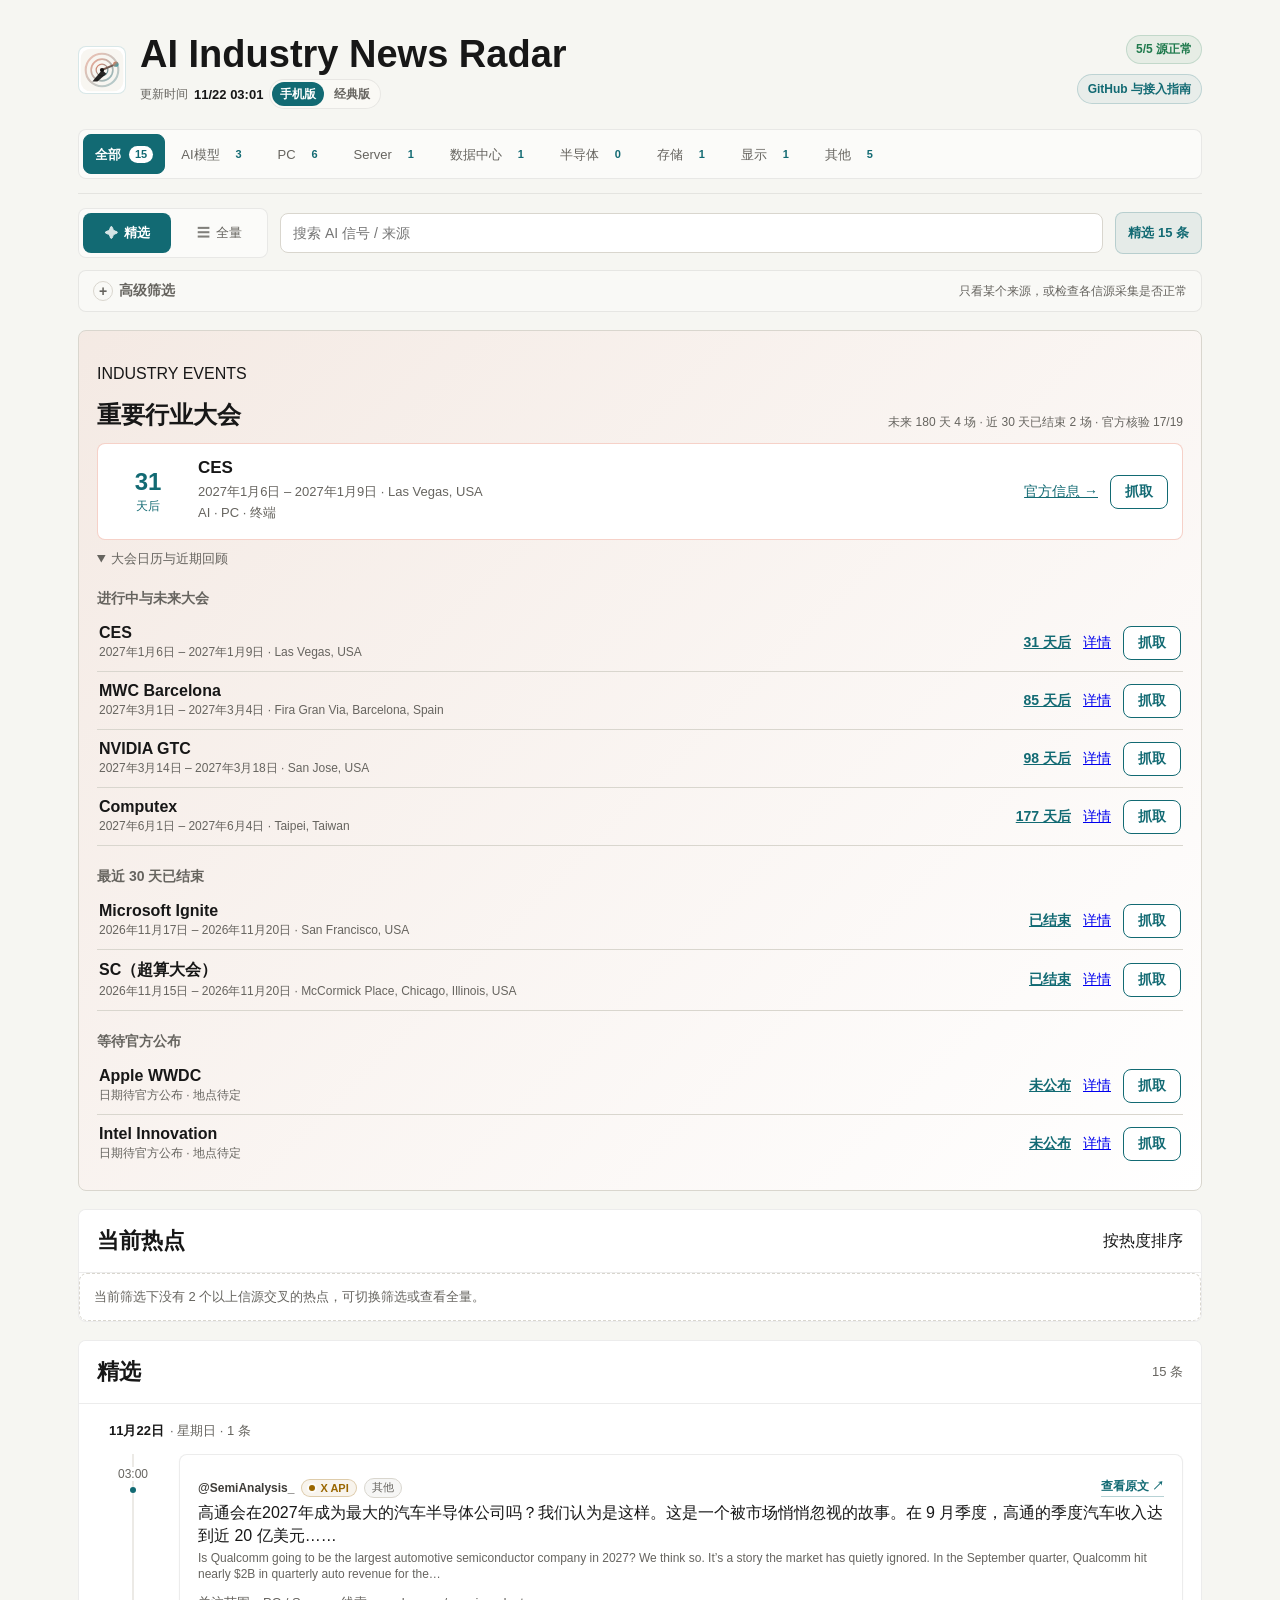
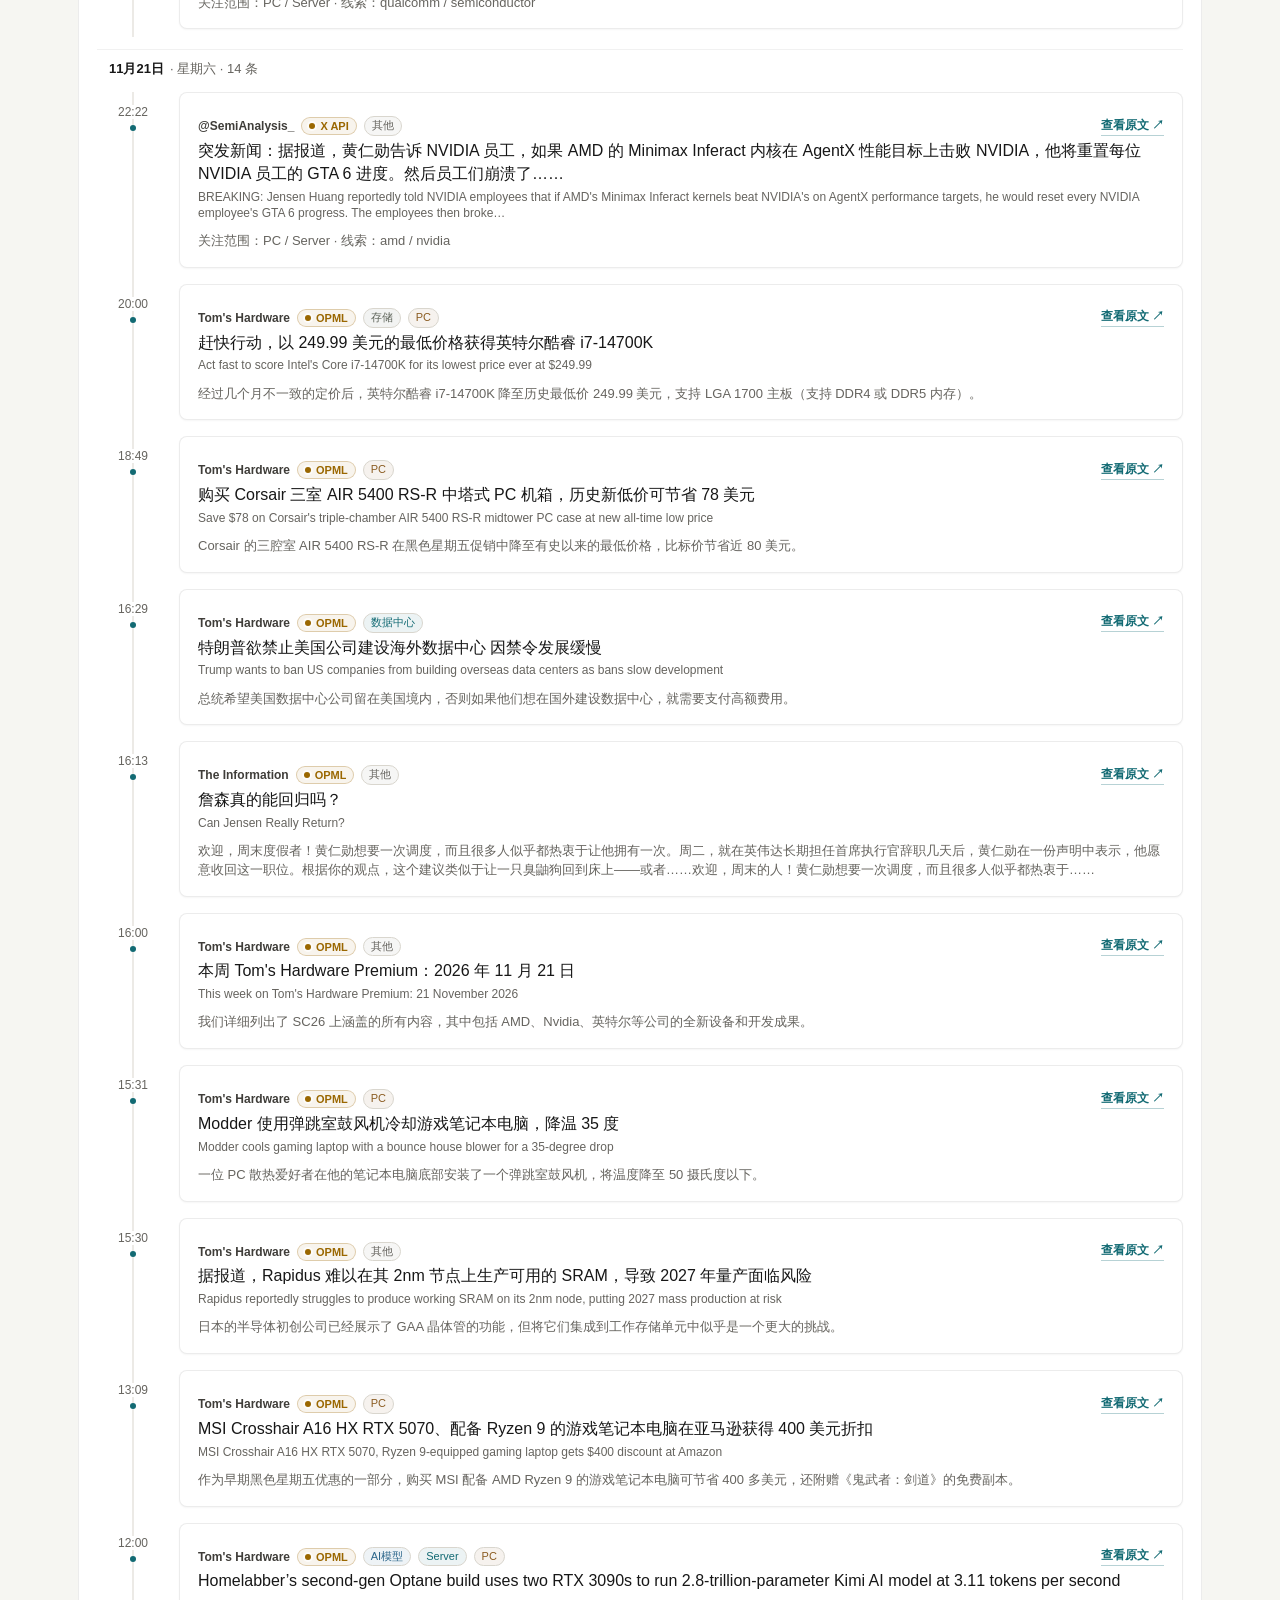
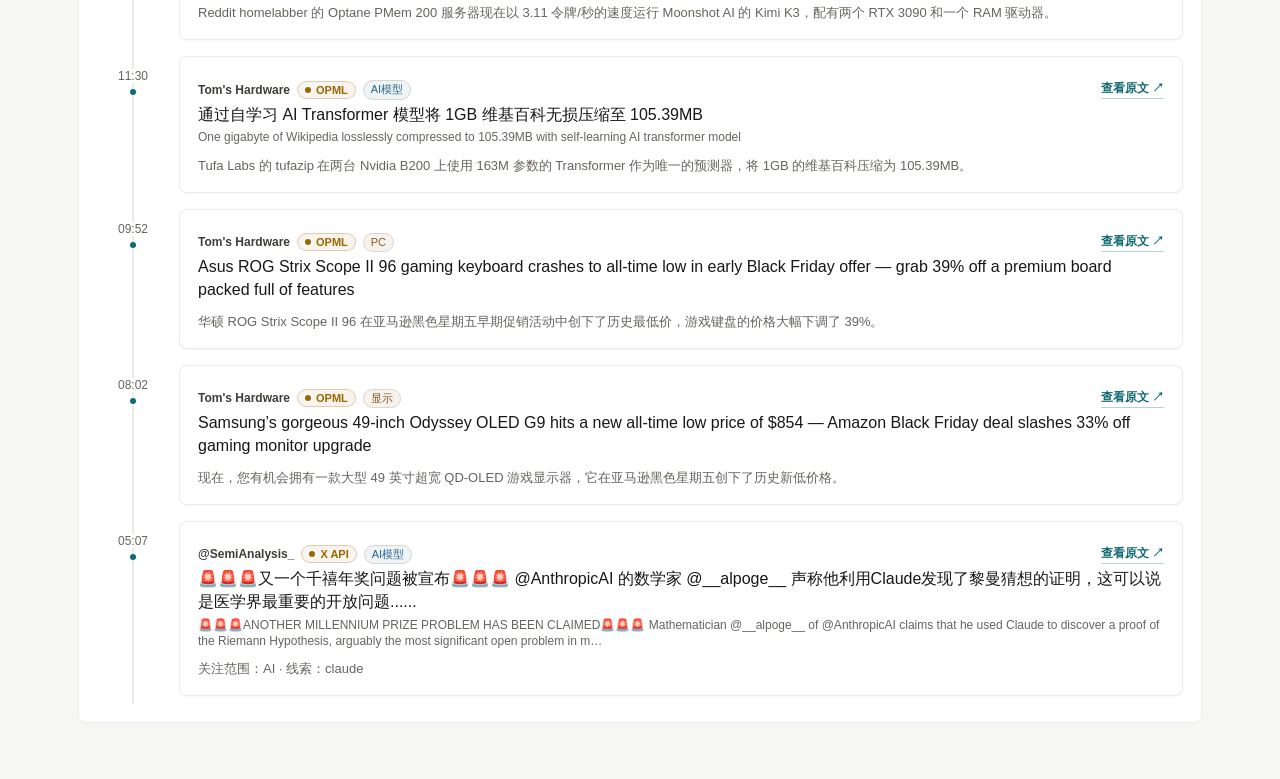
==== commit 2dfdf18d: "feat: add public event material collection and recent events" ====
--- a/index.html
+++ b/index.html
@@ -34,7 +34,7 @@
     <link rel="apple-touch-icon" href="./assets/icons/apple-touch-icon.png" sizes="180x180" />
     <link rel="manifest" href="./site.webmanifest" />
     <script src="./assets/view-mode.js?v=dual-view-0713c" data-root="./"></script>
-    <link rel="stylesheet" href="./assets/styles.css?v=events-0719a" />
+    <link rel="stylesheet" href="./assets/styles.css?v=event-materials-1121" />
     <link rel="stylesheet" href="./assets/view-switch.css?v=dual-view-0713b" />
   </head>
   <body>
@@ -117,17 +117,17 @@
           </div>
       </details>
 
-      <section class="industry-events-wrap" id="industryEventsWrap" aria-label="重要行业大会预警" hidden>
+      <section class="industry-events-wrap" id="industryEventsWrap" aria-label="重要行业大会与近期回顾" hidden>
         <div class="industry-events-head">
           <div>
             <p class="section-eyebrow">INDUSTRY EVENTS</p>
-            <h2>重要行业大会预警</h2>
+            <h2>重要行业大会</h2>
           </div>
           <span id="industryEventsMeta">加载中...</span>
         </div>
         <div id="industryEventAlert"></div>
-        <details class="industry-events-calendar">
-          <summary>查看未来事件日历</summary>
+        <details class="industry-events-calendar" open>
+          <summary>大会日历与近期回顾</summary>
           <div id="industryEventsList"></div>
         </details>
       </section>
@@ -203,6 +203,7 @@
     <script src="https://cdn.jsdelivr.net/npm/gsap@3.13.0/dist/gsap.min.js" integrity="sha384-HOvlOYPIs/zjoIkWUGXkVmXsjr8GuZLV+Q+rcPwmJOVZVpvTSXQChiN4t9Euv9Vc" crossorigin="anonymous" defer></script>
     <script src="./assets/motion.js?v=aihot-0715b" defer></script>
     <script src="./assets/industry-taxonomy.js?v=industry-taxonomy-0720a" defer></script>
-    <script src="./assets/app.js?v=industry-taxonomy-0720a" defer></script>
+    <script src="./assets/event-calendar.js?v=event-materials-1121" defer></script>
+    <script src="./assets/app.js?v=event-materials-1121" defer></script>
   </body>
 </html>
--- a/assets/styles.css
+++ b/assets/styles.css
@@ -2116,6 +2116,11 @@
 .industry-event-row-main strong { display: block; }
 .industry-event-row-main span { color: var(--muted); font-size: 12px; }
 .industry-event-row-days { color: var(--accent); font-weight: 700; white-space: nowrap; }
+.industry-event-actions { display: flex; align-items: center; flex-wrap: wrap; gap: 12px; }
+.industry-event-actions a { font-size: 14px; }
+.industry-event-capture { display: inline-block; padding: 7px 14px; border: 1px solid var(--accent); border-radius: var(--radius); color: var(--accent); background: var(--surface); font-weight: 600; text-decoration: none; white-space: nowrap; }
+.industry-event-capture:hover { color: var(--surface); background: var(--accent); }
+.industry-event-group-title { margin: 22px 0 6px; font-size: 14px; color: var(--muted); }
 
 @media (max-width: 640px) {
   .industry-events-wrap { padding: 14px; }
@@ -2123,4 +2128,7 @@
   .industry-event-card { flex-wrap: wrap; }
   .industry-event-countdown { min-width: 58px; text-align: left; }
   .industry-event-link { margin-left: 72px; }
-}
+  .industry-event-actions .industry-event-link { margin-left: 0; }
+  .industry-event-row { flex-wrap: wrap; }
+  .industry-event-row-main { flex-basis: 100%; }
+}
